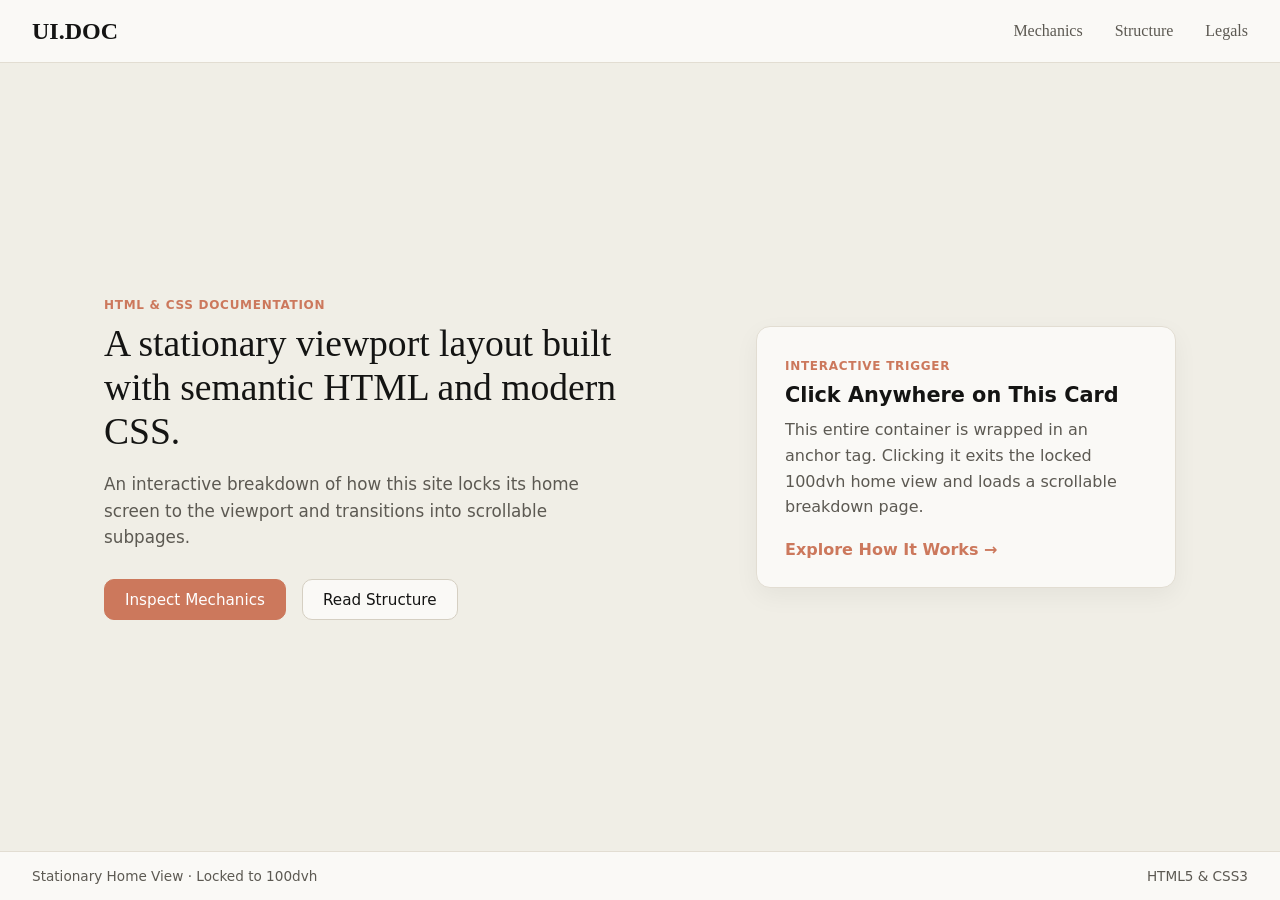
==== index.html @ ad110478 "Changes to be committed: new file:   index.html new file:   pages/legals.html new file:   pages/mech" ====
<!doctype html>
<html lang="en">
  <head>
    <meta charset="UTF-8" />
    <meta name="viewport" content="width=device-width, initial-scale=1.0" />
    <title>UI.DOC</title>
    <link rel="stylesheet" href="styles.css" />
  </head>

  <body class="stationary-viewport">
    <header class="site-header">
      <a href="index.html" class="brand">UI.DOC</a>
      <div class="nav-container-row">
        <nav aria-label="Primary navigation">
          <ul>
            <li><a href="pages/mechanics.html">Mechanics</a></li>
            <li><a href="pages/structure.html">Structure</a></li>
            <li><a href="pages/legals.html">Legals</a></li>
          </ul>
        </nav>
      </div>
    </header>

    <main class="hero">
      <div class="hero-content">
        <span class="card-tag">HTML & CSS Documentation</span>
        <h1 class="hero-headline">
          A stationary viewport layout built with semantic HTML and modern CSS.
        </h1>
        <p class="hero-subtext">
          An interactive breakdown of how this site locks its home screen to
          the viewport and transitions into scrollable subpages.
        </p>
        <div class="hero-actions">
          <a href="pages/mechanics.html" class="btn-mechanics">Inspect Mechanics</a>
          <a href="pages/structure.html" class="btn-structure">Read Structure</a>
        </div>
      </div>

      <a href="pages/mechanics.html" class="hero-card">
        <span class="card-tag">Interactive Trigger</span>
        <h2>Click Anywhere on This Card</h2>
        <p>
          This entire container is wrapped in an anchor tag. Clicking it exits
          the locked 100dvh home view and loads a scrollable breakdown page.
        </p>
        <span class="card-link">Explore How It Works →</span>
      </a>
    </main>

    <footer class="site-footer">
      <span>Stationary Home View · Locked to 100dvh</span>
      <span>HTML5 & CSS3</span>
    </footer>
  </body>
</html>
---- styles.css ----
:root {
  --bg: #f0eee6;
  --surface: #faf9f6;
  --code-bg: #e7e3d8;
  --text-main: #141413;
  --text-muted: #5c5952;
  --border: #e2ddd2;
  --border-subtle: #d5cfc2;
  --bar-muted: #b8b1a3;
  --accent: #cc785c;
  --accent-hover: #b56347;
  --white: #ffffff;
}

* {
  box-sizing: border-box;
  padding: 0;
  margin: 0;
}

.stationary-viewport {
  display: flex;
  flex-direction: column;
  height: 100dvh;
  overflow-y: hidden;
  background-color: var(--bg);
  color: var(--text-main);
  font-family: system-ui, -apple-system, sans-serif;
}

.site-header {
  display: flex;
  justify-content: space-between;
  align-items: center;
  padding: 1.1rem 2rem;
  background-color: var(--surface);
  border-bottom: 1px solid var(--border);
  font-family: 'Times New Roman', Times, serif;
}

.brand {
  color: var(--text-main);
  font-family: Georgia, "Times New Roman", serif;
  font-size: 1.5rem;
  font-weight: bold;
  text-decoration: none;
}

.nav-container-row ul {
  display: flex;
  list-style: none;
  gap: 2rem;
}

.nav-container-row a {
  color: var(--text-muted);
  text-decoration: none;
}

.nav-container-row a:hover {
  color: var(--accent);
}

.hero {
  flex: 1;
  width: 100%;
  display: flex;
  justify-content: space-between;
  margin: 0 auto;
  padding: 2rem 4rem;
  align-items: center;
  max-width: 1200px;
  gap: 3rem;
}

.hero-headline {
  max-width: 520px;
  width: 100%;
  font-size: 2.35rem;
  line-height: 1.18;
  padding-bottom: 1rem;
  font-family: Georgia, "Times New Roman", serif;
  font-weight: 400;
}

.hero-subtext {
  max-width: 480px;
  width: 100%;
  color: var(--text-muted);
  font-size: 1.05rem;
  line-height: 1.6;
  padding-bottom: 1.75rem;
}

.hero-actions {
  display: flex;
  gap: 1rem;
}

.hero-actions a {
  border-radius: 10px;
  text-decoration: none;
  padding: 0.65rem 1.25rem;
  font-size: 0.95rem;
  font-weight: 500;
}

.btn-mechanics {
  background-color: var(--accent);
  color: var(--white);
  border: 1px solid var(--accent);
}

.btn-mechanics:hover {
  background-color: var(--accent-hover);
}

.btn-structure {
  color: var(--text-main);
  background-color: var(--surface);
  border: 1px solid var(--border-subtle);
}

.btn-structure:hover {
  border-color: var(--accent);
}

.hero-card {
  display: block;
  color: inherit;
  background-color: var(--surface);
  max-width: 420px;
  padding: 1.75rem;
  text-decoration: none;
  border: 1px solid var(--border);
  border-radius: 14px;
  box-shadow: 0 8px 24px rgba(20, 20, 19, 0.05);
  transition: border-color 0.15s, transform 0.15s;
}

.hero-card:hover {
  border-color: var(--accent);
  transform: translateY(-4px);
}

.card-tag {
  display: inline-block;
  font-size: 0.75rem;
  font-weight: 600;
  letter-spacing: 0.06em;
  text-transform: uppercase;
  margin-bottom: 0.6rem;
  color: var(--accent);
}

.hero-card h2 {
  font-size: 1.3rem;
  margin-bottom: 0.65rem;
}

.hero-card p {
  color: var(--text-muted);
  line-height: 1.6;
  margin-bottom: 1.25rem;
}

.card-link {
  font-weight: 600;
  color: var(--accent);
}

.site-footer {
  display: flex;
  justify-content: space-between;
  padding: 1rem 2rem;
  font-size: 0.85rem;
  color: var(--text-muted);
  border-top: 1px solid var(--border);
  background-color: var(--surface);
}

.subpage {
  display: flex;
  flex-direction: column;
  min-height: 100vh;
  background-color: var(--bg);
  color: var(--text-main);
  font-family: system-ui, -apple-system, sans-serif;
}

.page-content {
  flex: 1;
  width: 100%;
  max-width: 740px;
  margin: 0 auto;
  padding: 3rem 2rem;
}

.back-link {
  display: inline-block;
  margin-bottom: 1.5rem;
  color: var(--text-muted);
  text-decoration: none;
  font-size: 0.9rem;
}

.back-link:hover {
  color: var(--accent);
}

.page-title {
  font-family: Georgia, "Times New Roman", serif;
  font-weight: 400;
  font-size: 2.3rem;
  line-height: 1.2;
  margin-bottom: 1rem;
}

.page-lead {
  color: var(--text-muted);
  font-size: 1.05rem;
  line-height: 1.65;
  margin-bottom: 2.25rem;
}

.text-section {
  margin-bottom: 2rem;
}

.text-section h2 {
  font-family: Georgia, "Times New Roman", serif;
  font-weight: 400;
  font-size: 1.35rem;
  line-height: 1.3;
  margin-bottom: 0.65rem;
}

.text-section p {
  color: var(--text-muted);
  line-height: 1.65;
  margin-bottom: 1rem;
}

.text-section p:last-child {
  margin-bottom: 0;
}

.text-section code {
  background-color: var(--code-bg);
  color: var(--text-main);
  padding: 0.15rem 0.4rem;
  border-radius: 5px;
  font-size: 0.88em;
}

.split-card {
  background-color: var(--surface);
  border: 1px solid var(--border);
  border-radius: 14px;
  padding: 1.35rem 1.5rem;
  margin-bottom: 2.25rem;
}

.split-labels {
  display: flex;
  justify-content: space-between;
  font-size: 0.9rem;
  font-weight: 600;
  margin-bottom: 0.65rem;
}

.split-human {
  color: var(--accent);
}

.split-ai {
  color: var(--text-muted);
}

.split-bar {
  display: flex;
  width: 100%;
  height: 12px;
  background-color: var(--code-bg);
  border-radius: 999px;
  overflow: hidden;
}

.split-fill-human {
  width: 70%;
  height: 100%;
  background-color: var(--accent);
}

.split-fill-ai {
  width: 30%;
  height: 100%;
  background-color: var(--bar-muted);
}

.structure-grid {
  display: grid;
  grid-template-columns: repeat(2, 1fr);
  gap: 1.25rem;
  margin-bottom: 2.5rem;
}

.structure-card {
  background-color: var(--surface);
  border: 1px solid var(--border);
  border-radius: 14px;
  padding: 1.5rem;
}

.structure-card h3 {
  font-family: Georgia, "Times New Roman", serif;
  font-weight: 400;
  font-size: 1.15rem;
  margin-bottom: 0.5rem;
}

.structure-card p {
  color: var(--text-muted);
  font-size: 0.95rem;
  line-height: 1.6;
}

.structure-card code {
  background-color: var(--code-bg);
  color: var(--text-main);
  padding: 0.12rem 0.38rem;
  border-radius: 5px;
  font-size: 0.86em;
}
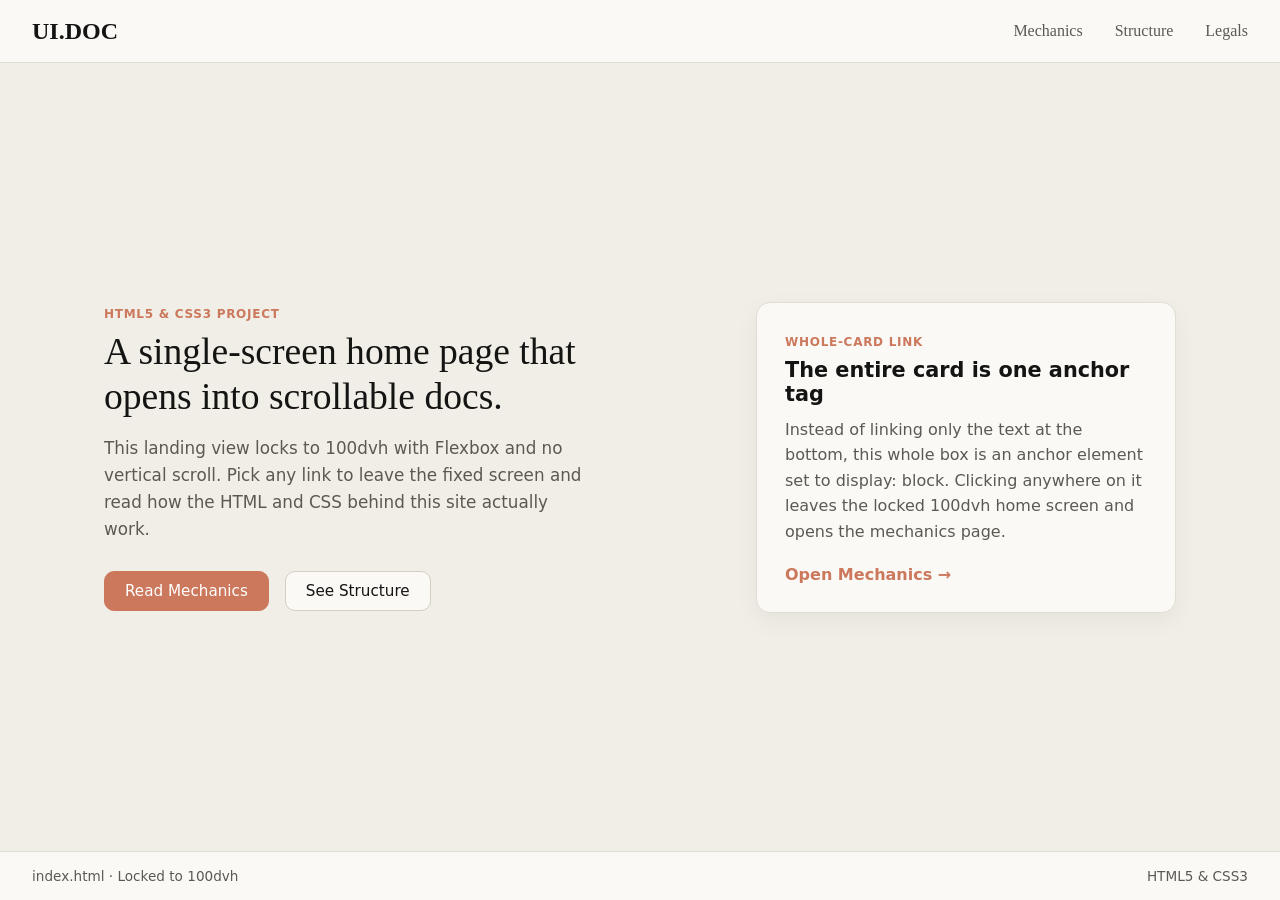
==== commit 8b4feb32: "polished" ====
--- a/index.html
+++ b/index.html
@@ -23,34 +23,38 @@
 
     <main class="hero">
       <div class="hero-content">
-        <span class="card-tag">HTML & CSS Documentation</span>
+        <span class="card-tag">HTML5 &amp; CSS3 Project</span>
         <h1 class="hero-headline">
-          A stationary viewport layout built with semantic HTML and modern CSS.
+          A single-screen home page that opens into scrollable docs.
         </h1>
         <p class="hero-subtext">
-          An interactive breakdown of how this site locks its home screen to
-          the viewport and transitions into scrollable subpages.
+          This landing view locks to 100dvh with Flexbox and no vertical scroll.
+          Pick any link to leave the fixed screen and read how the HTML and CSS
+          behind this site actually work.
         </p>
         <div class="hero-actions">
-          <a href="pages/mechanics.html" class="btn-mechanics">Inspect Mechanics</a>
-          <a href="pages/structure.html" class="btn-structure">Read Structure</a>
+          <a href="pages/mechanics.html" class="btn-mechanics"
+            >Read Mechanics</a
+          >
+          <a href="pages/structure.html" class="btn-structure">See Structure</a>
         </div>
       </div>
 
       <a href="pages/mechanics.html" class="hero-card">
-        <span class="card-tag">Interactive Trigger</span>
-        <h2>Click Anywhere on This Card</h2>
+        <span class="card-tag">Whole-Card Link</span>
+        <h2>The entire card is one anchor tag</h2>
         <p>
-          This entire container is wrapped in an anchor tag. Clicking it exits
-          the locked 100dvh home view and loads a scrollable breakdown page.
+          Instead of linking only the text at the bottom, this whole box is an
+          anchor element set to display: block. Clicking anywhere on it leaves
+          the locked 100dvh home screen and opens the mechanics page.
         </p>
-        <span class="card-link">Explore How It Works →</span>
+        <span class="card-link">Open Mechanics →</span>
       </a>
     </main>
 
     <footer class="site-footer">
-      <span>Stationary Home View · Locked to 100dvh</span>
-      <span>HTML5 & CSS3</span>
+      <span>index.html · Locked to 100dvh</span>
+      <span>HTML5 &amp; CSS3</span>
     </footer>
   </body>
 </html>
--- a/styles.css
+++ b/styles.css
@@ -25,7 +25,10 @@
   overflow-y: hidden;
   background-color: var(--bg);
   color: var(--text-main);
-  font-family: system-ui, -apple-system, sans-serif;
+  font-family:
+    system-ui,
+    -apple-system,
+    sans-serif;
 }
 
 .site-header {
@@ -35,7 +38,7 @@
   padding: 1.1rem 2rem;
   background-color: var(--surface);
   border-bottom: 1px solid var(--border);
-  font-family: 'Times New Roman', Times, serif;
+  font-family: "Times New Roman", Times, serif;
 }
 
 .brand {
@@ -59,6 +62,11 @@
 
 .nav-container-row a:hover {
   color: var(--accent);
+}
+
+.nav-container-row a[aria-current="page"] {
+  color: var(--accent);
+  font-weight: 600;
 }
 
 .hero {
@@ -135,7 +143,9 @@
   border: 1px solid var(--border);
   border-radius: 14px;
   box-shadow: 0 8px 24px rgba(20, 20, 19, 0.05);
-  transition: border-color 0.15s, transform 0.15s;
+  transition:
+    border-color 0.15s,
+    transform 0.15s;
 }
 
 .hero-card:hover {
@@ -185,7 +195,10 @@
   min-height: 100vh;
   background-color: var(--bg);
   color: var(--text-main);
-  font-family: system-ui, -apple-system, sans-serif;
+  font-family:
+    system-ui,
+    -apple-system,
+    sans-serif;
 }
 
 .page-content {
@@ -197,7 +210,7 @@
 }
 
 .back-link {
-  display: inline-block;
+  display: block;
   margin-bottom: 1.5rem;
   color: var(--text-muted);
   text-decoration: none;
@@ -245,6 +258,7 @@
   margin-bottom: 0;
 }
 
+.page-lead code,
 .text-section code {
   background-color: var(--code-bg);
   color: var(--text-main);
@@ -287,13 +301,13 @@
 }
 
 .split-fill-human {
-  width: 70%;
+  width: 65%;
   height: 100%;
   background-color: var(--accent);
 }
 
 .split-fill-ai {
-  width: 30%;
+  width: 35%;
   height: 100%;
   background-color: var(--bar-muted);
 }
@@ -332,3 +346,49 @@
   border-radius: 5px;
   font-size: 0.86em;
 }
+
+@media (max-width: 768px) {
+  .stationary-viewport {
+    height: auto;
+    overflow-y: visible;
+  }
+
+  .hero {
+    flex-direction: column;
+    padding: 2rem 1.25rem;
+  }
+
+  .site-header {
+    display: flex;
+    flex-direction: column;
+    align-items: center;
+    padding: 0.75rem 1rem;
+    gap: 0.75rem;
+  }
+
+  .nav-container-row ul {
+    display: flex;
+    flex-wrap: wrap; /* Prevents horizontal overflow */
+    justify-content: center;
+    gap: 0.5rem 1rem;
+    padding: 0;
+    margin: 0;
+  }
+
+  .nav-container-row a {
+    font-size: 0.9rem;
+    padding: 0.25rem 0.5rem;
+  }
+
+  .structure-grid {
+    display: flex;
+    flex-direction: column;
+  }
+
+  .site-footer {
+    flex-direction: column;
+    align-items: center;
+    gap: 0.35rem;
+    text-align: center;
+  }
+}
